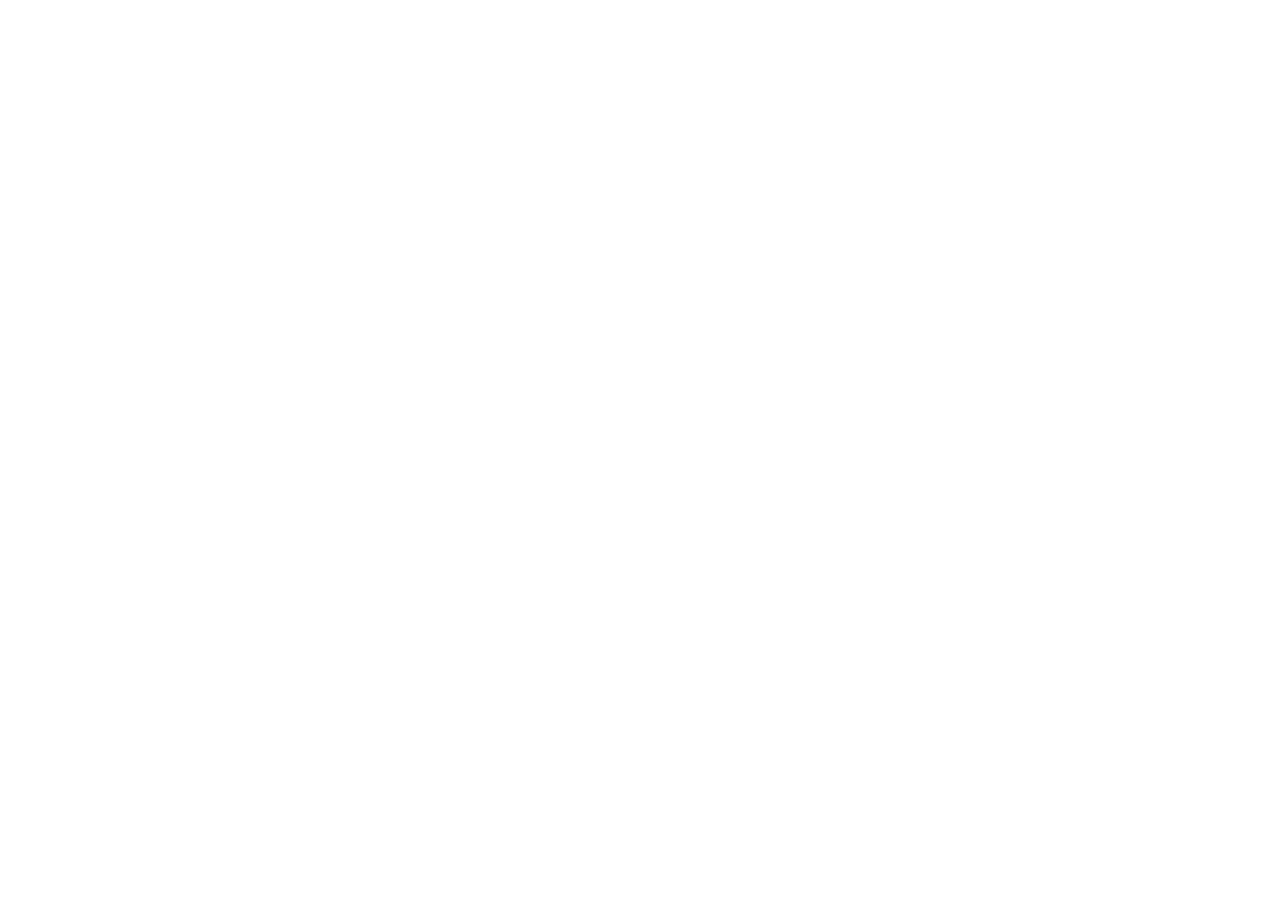
==== index.html @ 5e5e06a6 "first" ====
<!DOCTYPE html>
<html lang="en">
<head>
    <meta charset="UTF-8">
    <meta name="viewport" content="width=device-width, initial-scale=1.0">
    <title>Virtual Career Fair Platform</title>
</head>
<body>
    
</body>
</html>
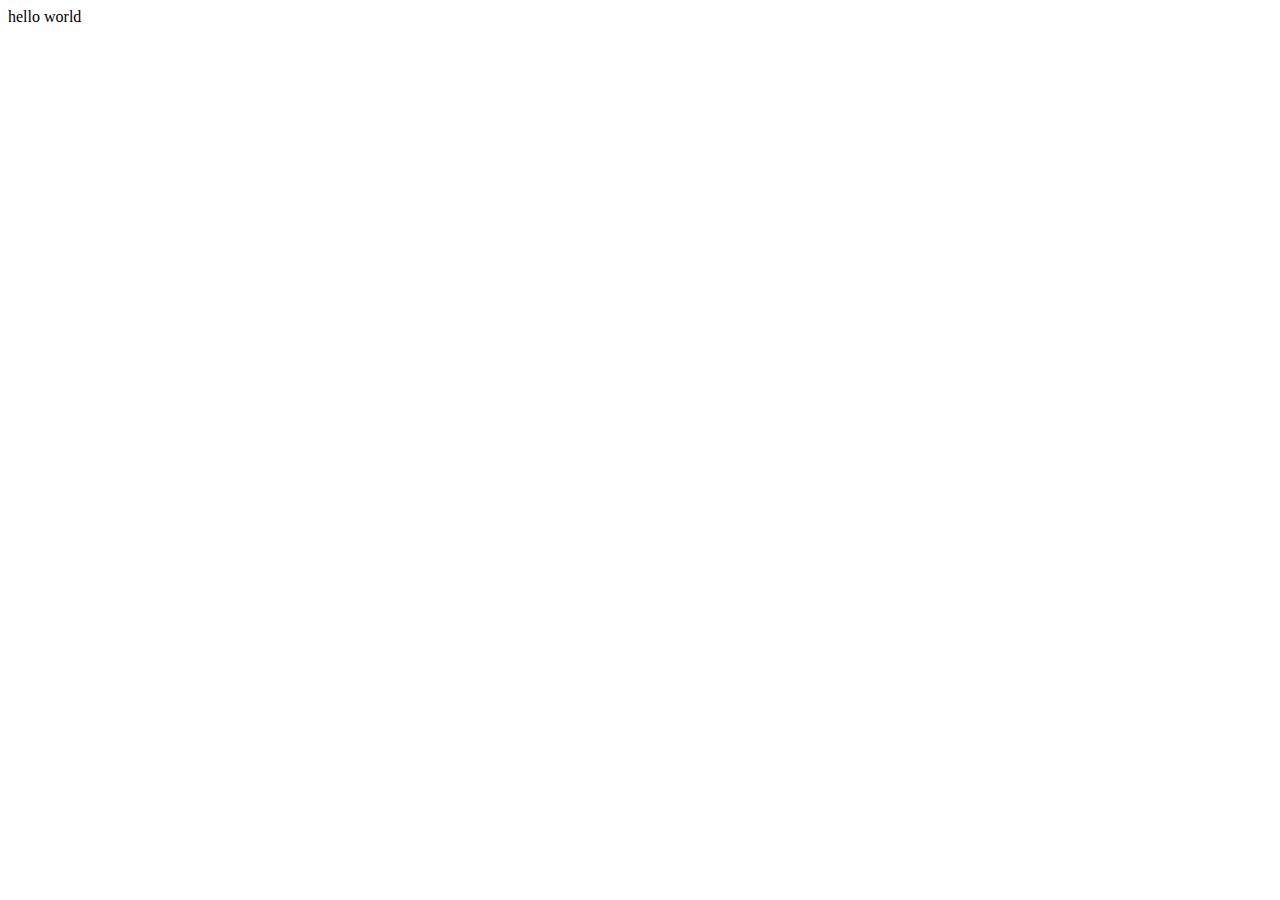
==== commit 1c3e4b8b: "0" ====
--- a/index.html
+++ b/index.html
@@ -6,6 +6,6 @@
     <title>Virtual Career Fair Platform</title>
 </head>
 <body>
-    
+    hello world
 </body>
 </html>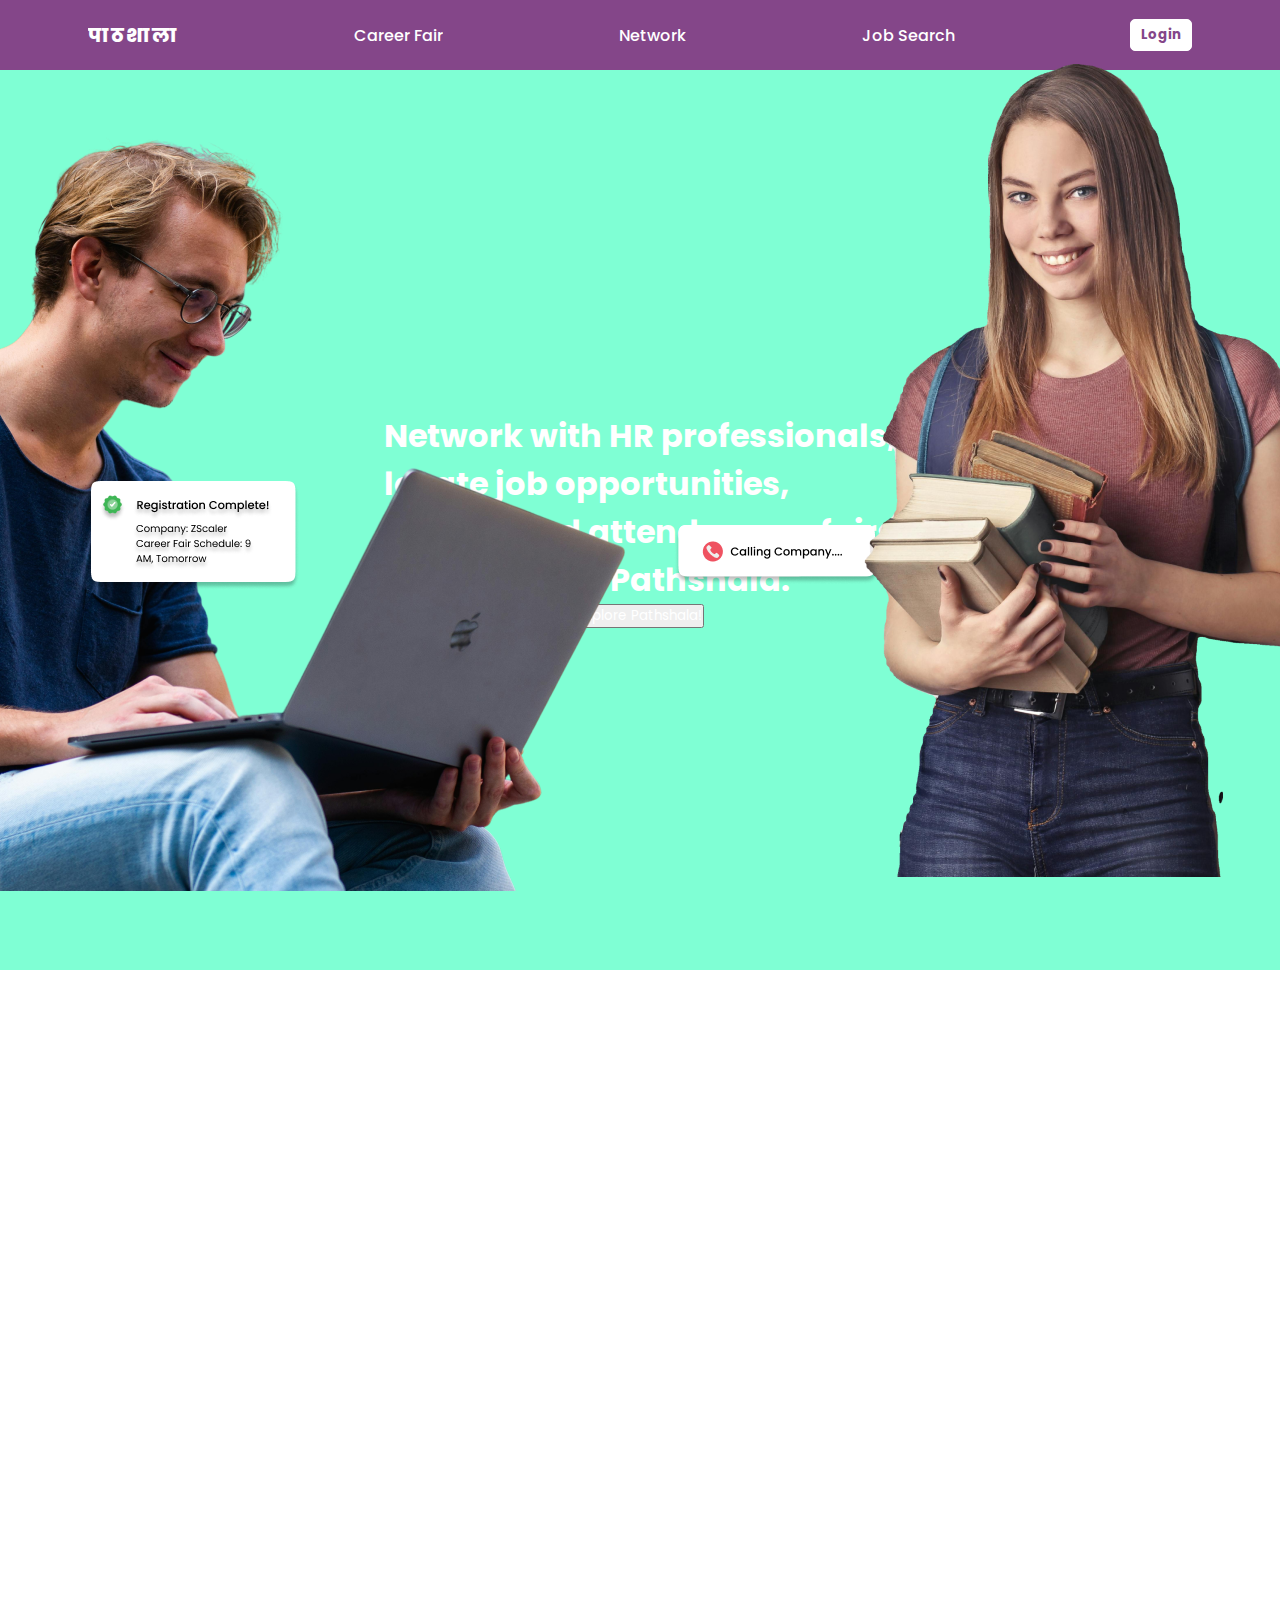
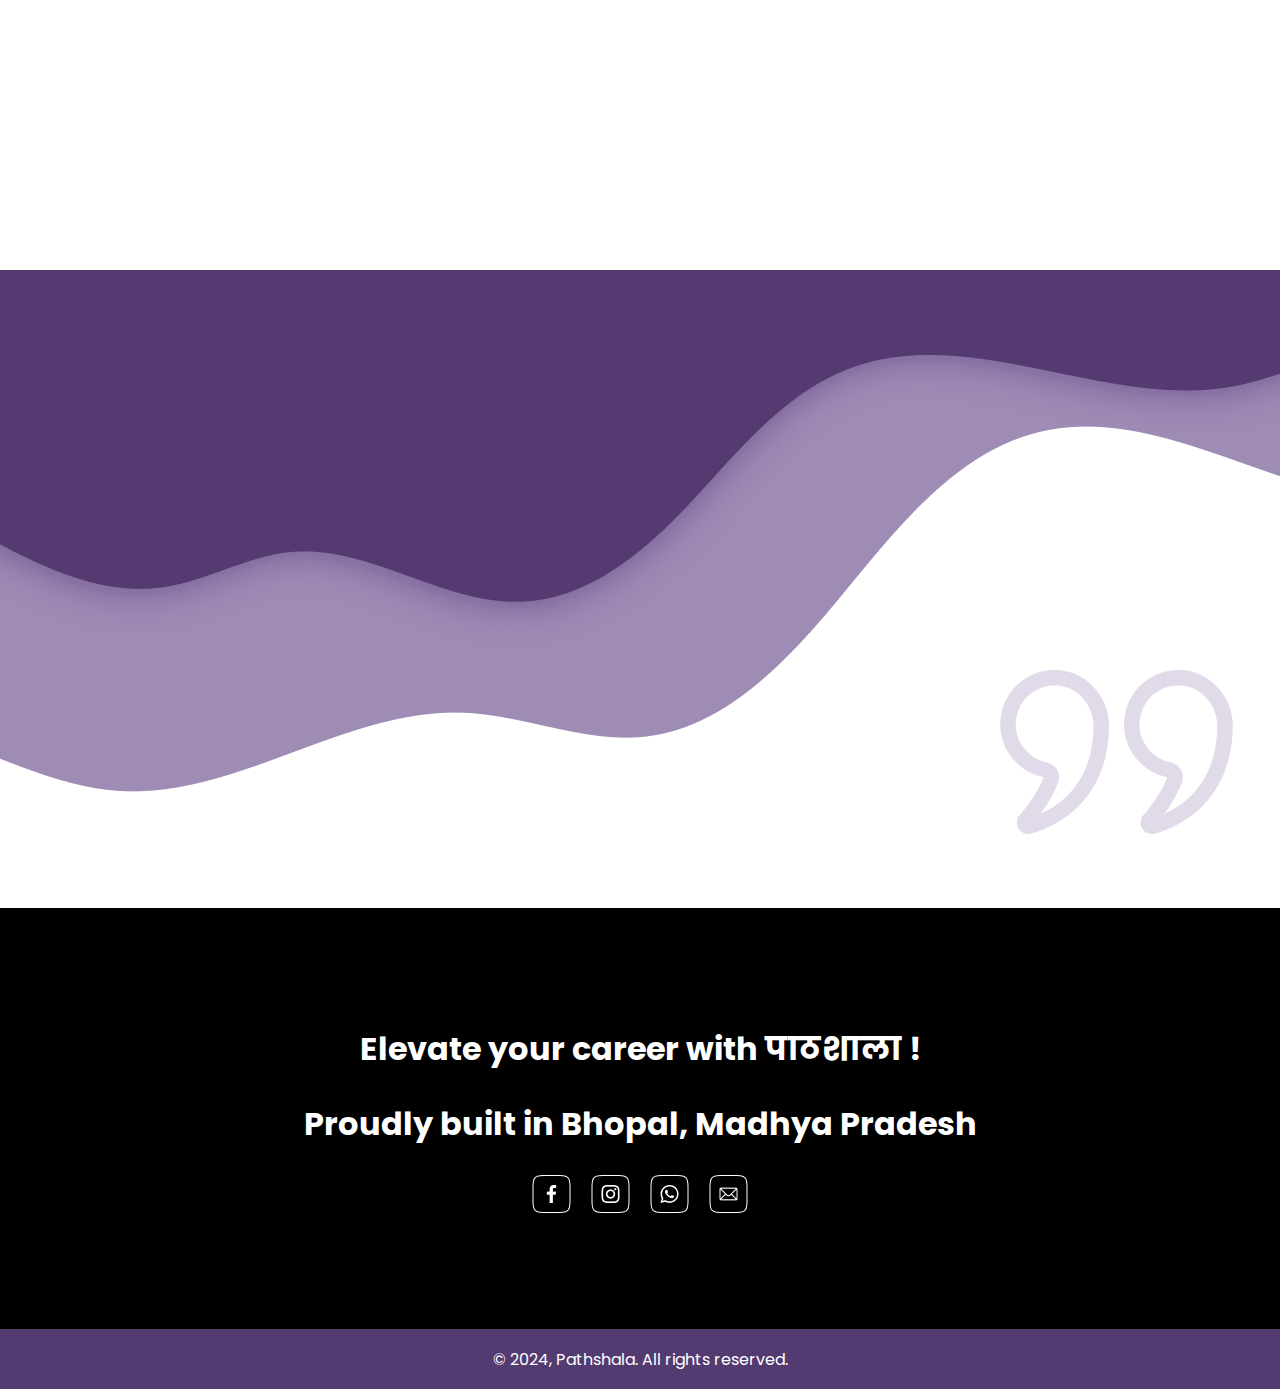
==== commit 5b217183: "yash 1st changes" ====
--- a/index.html
+++ b/index.html
@@ -1,11 +1,59 @@
 <!DOCTYPE html>
 <html lang="en">
+
 <head>
     <meta charset="UTF-8">
     <meta name="viewport" content="width=device-width, initial-scale=1.0">
-    <title>Virtual Career Fair Platform</title>
+    <title>Pathshala</title>
+    <link rel="stylesheet" href="style.css">
+    <link rel="preconnect" href="https://fonts.googleapis.com">
+    <link rel="preconnect" href="https://fonts.gstatic.com" crossorigin>
+    <link
+        href="https://fonts.googleapis.com/css2?family=Poppins:ital,wght@0,100;0,200;0,300;0,400;0,500;0,600;0,700;0,800;0,900;1,100;1,200;1,300;1,400;1,500;1,600;1,700;1,800;1,900&display=swap"
+        rel="stylesheet">
 </head>
+
 <body>
-    hello world
+    <div class="navbar">
+        <div class="nav-logo">पाठशाला
+        </div>
+        <div class="nav-btn">Career Fair</div>
+        <div class="nav-btn">Network</div>
+        <div class="nav-btn">Job Search</div>
+        <button class="nav-login">Login</button>
+    </div>
+    <img src="assets/Group 102654.png" class="h12" alt="">
+    <img src="assets/Group 102651.png" class="h11" alt="">
+    <div class="h1-text"></div>
+    <div class="hero1">
+        <h1 class="hero1-text">
+            Network with HR professionals,<br> locate job opportunities, <br>
+            explore and attend career fairs <br>
+            virtually with Pathshala.</h1>
+            <button>
+                Explore Pathshala!
+            </button>
+    </div>
+    <div class="hero2"></div>
+    <img src="assets/Layer_1.png" alt="">
+    <div class="purple">
+        <div>
+            Take advantage of our career fair hosting platform, as well as our student and university network, to locate talented employees for your firm!
+        </div>
+    </div>
+
+    <div class="black">
+       <h1>
+        Elevate your career with पाठशाला  !
+        </h1><h1>
+        Proudly built in Bhopal, Madhya Pradesh
+       </h1>
+       <div class="blk-logos">
+        <img src="assets/f.png" alt=""><img src="assets/i.png" alt=""><img src="assets/w.png" alt=""><img src="assets/m.png" alt="">
+       </div>
+    </div>
+    <div class="footer">©
+        2024, Pathshala. All rights reserved.</div>
 </body>
+
 </html>--- a/style.css
+++ b/style.css
@@ -0,0 +1,86 @@
+*{
+    margin: 0;
+    padding: 0;
+    box-sizing: border-box;
+    font-family: "poppins";
+    overflow-x:hidden;
+    color: white;
+}
+.navbar{
+    height: 70px;
+    font-weight: 500;
+    display: flex;
+    justify-content: space-around;
+    align-items: center;
+    background-color: #844689;
+    color: white;
+}
+.nav-login{
+    background-color: white;
+    color: #844689;
+    font-weight: 700;
+    border: 1px solid white;
+    padding: 5px 10px;
+    border-radius: 5px;
+    cursor: pointer;
+}
+.nav-logo{
+    font-weight: 800;
+    font-size: 1.2rem;
+    letter-spacing: 2px;
+    text-transform: uppercase;
+}
+.hero1{
+    background-color: aquamarine;
+    width: 100vw;
+    height: 100vh;
+    display: flex;
+    flex-direction: column;
+    justify-content: center;
+    align-items: center;
+}
+.h11{
+    position:absolute;
+    left: -51px;
+}
+.h12{
+    position:absolute;
+    right: -50vw;
+    top:-29vh;
+}
+.hero1-text{
+
+}
+.hero2{
+    height: 100vh;
+    width: 100vw;
+}
+.purple{
+
+    width: 100vw;
+    display: flex;
+    flex-direction: column;
+    gap: 27px;
+    justify-content: center;
+    align-items: center;
+}
+.black{
+    background-color: black;
+    height: 421px;
+    width: 100vw;
+    display: flex;
+    flex-direction: column;
+    gap:27px ;
+    justify-content: center;
+    align-items: center;
+}
+.blk-logos{
+    display: flex;
+    gap: 20px;
+}
+.footer{
+    height: 60px;
+    text-align: center;
+    align-content: center;
+    background-color: #533a71;
+}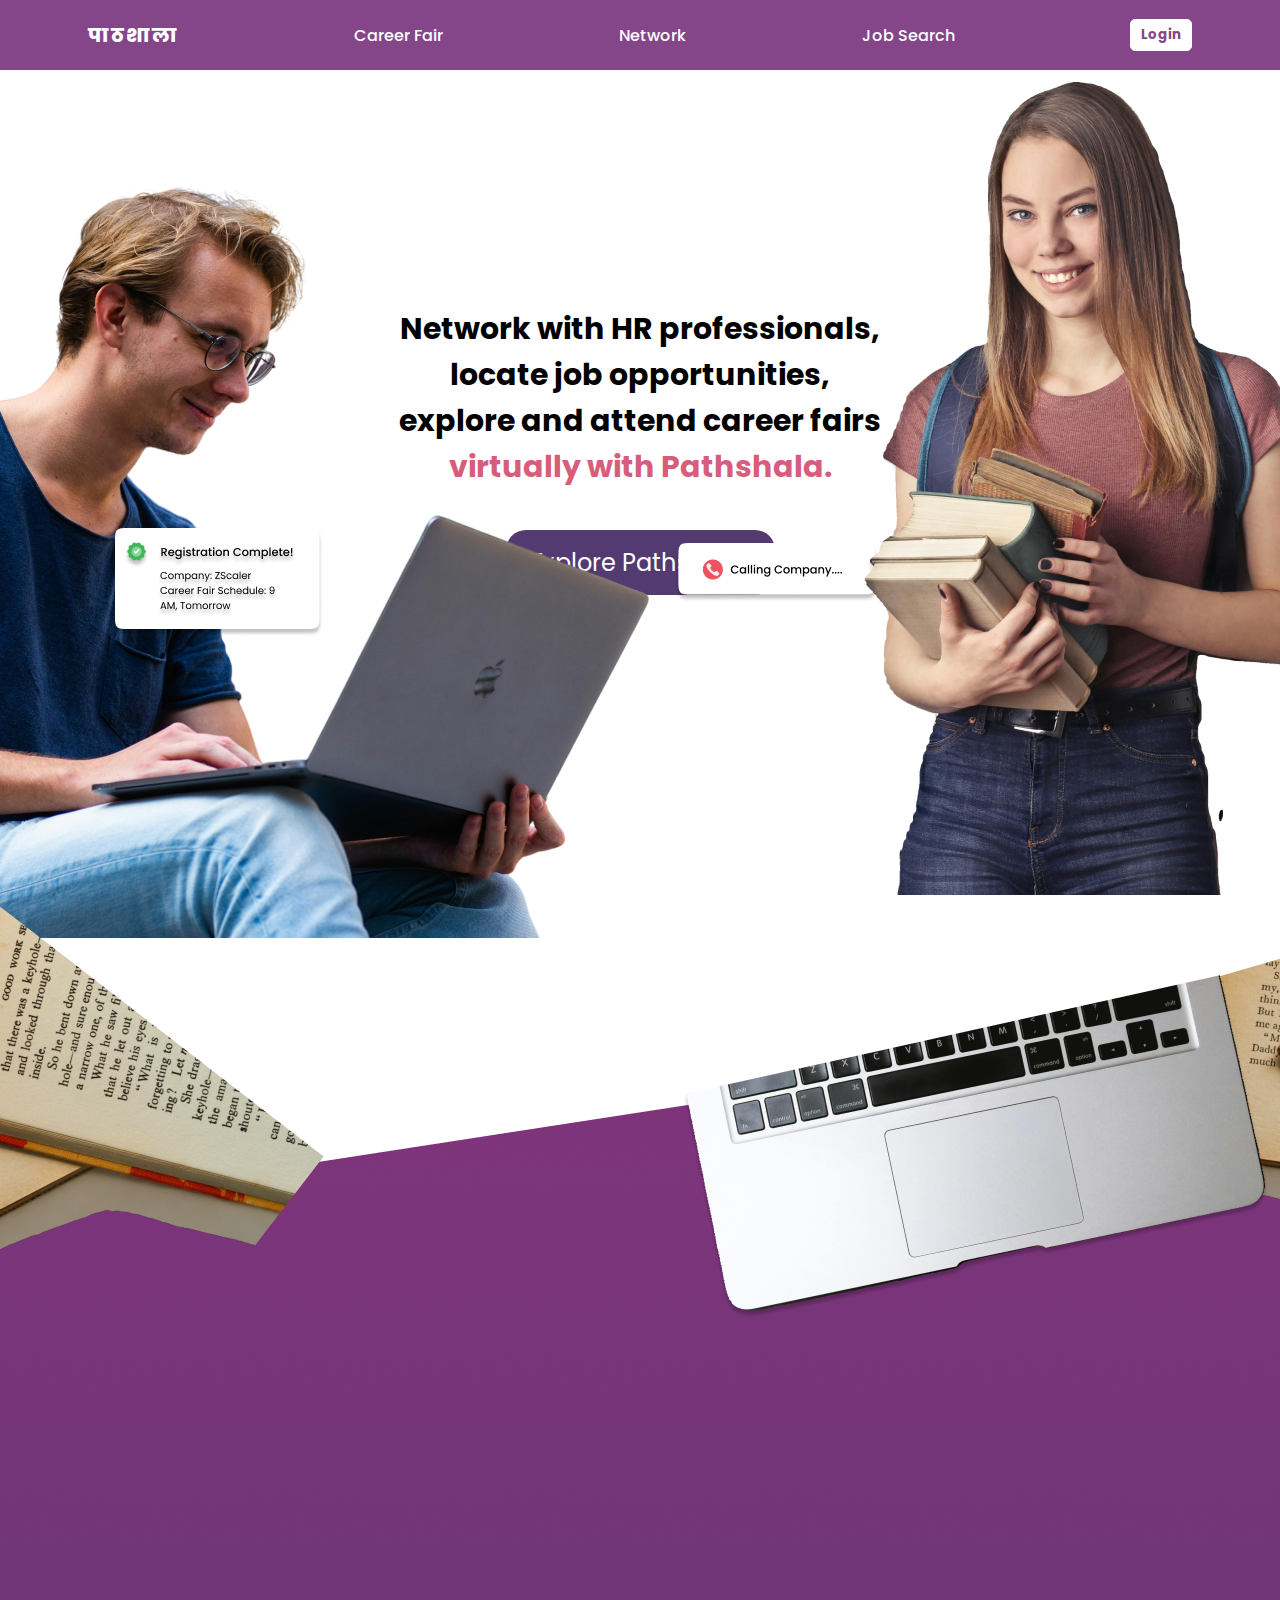
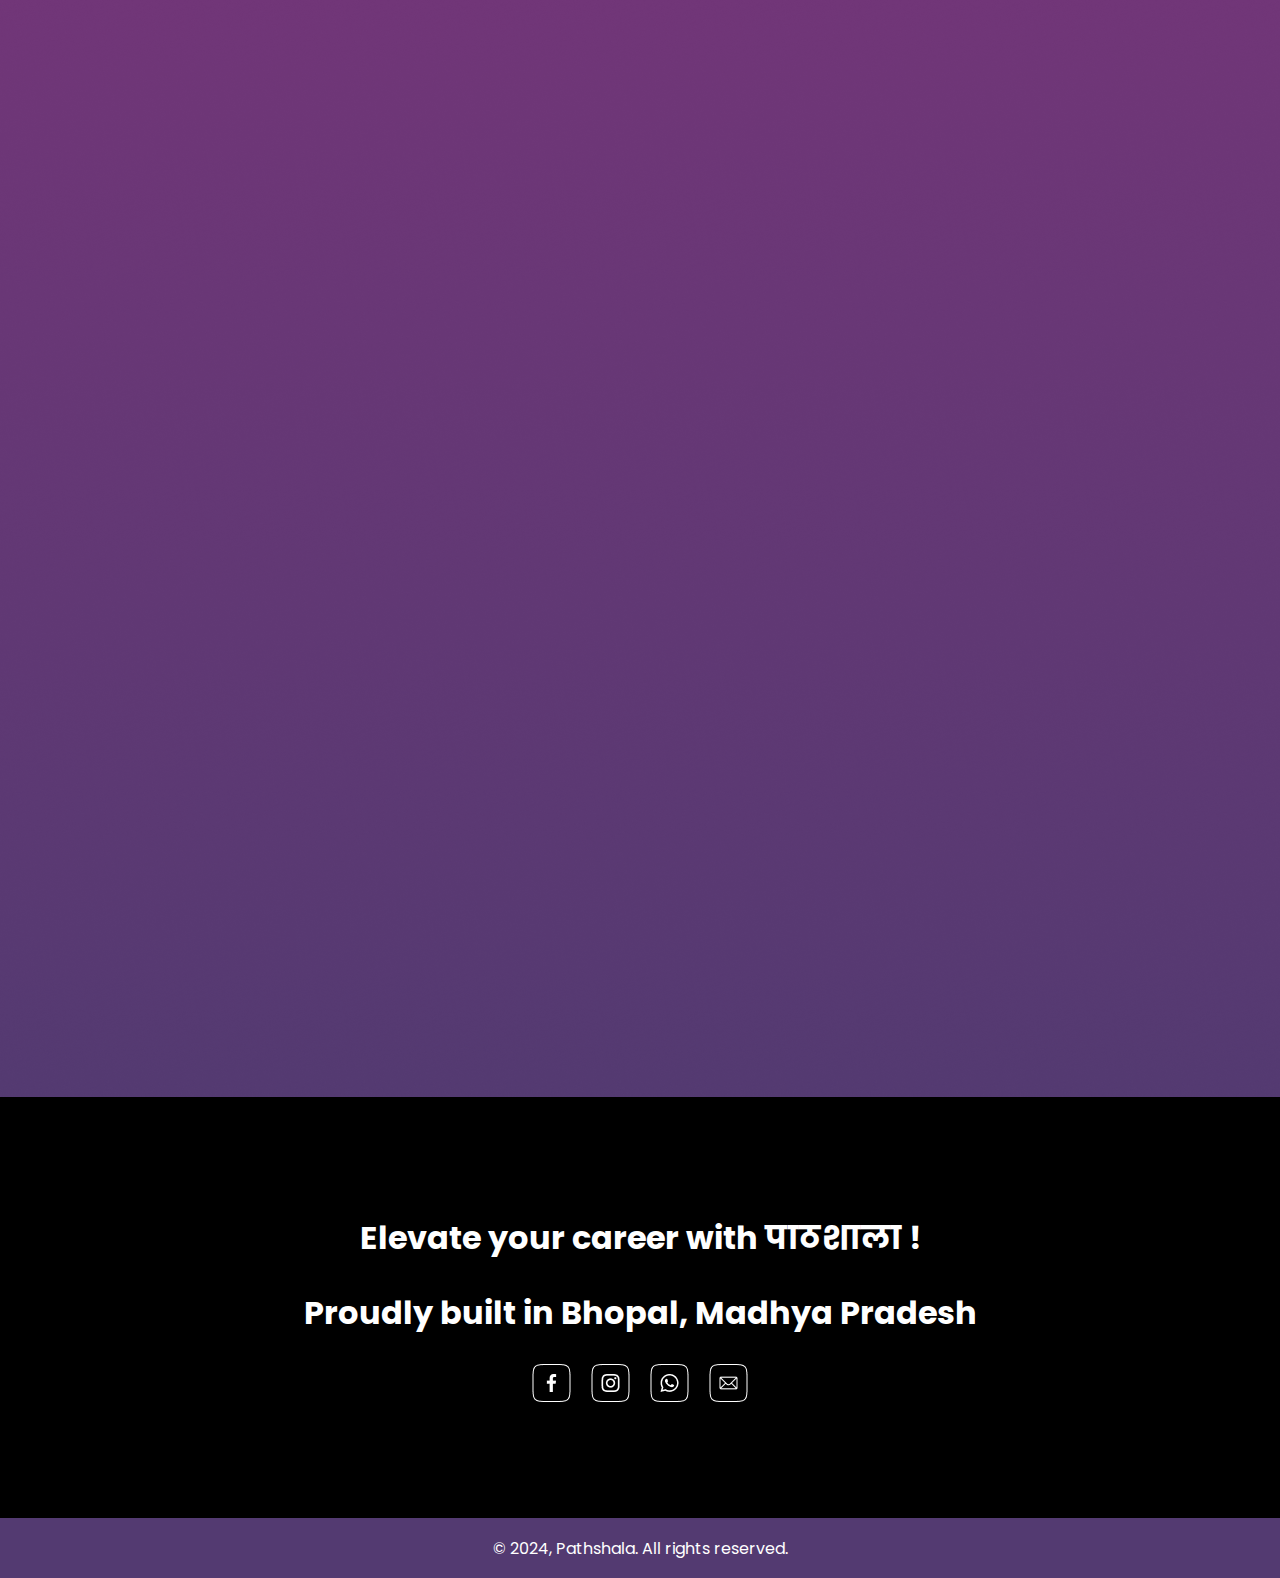
==== commit 81bf6c9b: "updates" ====
--- a/index.html
+++ b/index.html
@@ -15,45 +15,49 @@
 
 <body>
     <div class="navbar">
-        <div class="nav-logo">पाठशाला
-        </div>
+        <div class="nav-logo">पाठशाला</div>
         <div class="nav-btn">Career Fair</div>
         <div class="nav-btn">Network</div>
         <div class="nav-btn">Job Search</div>
         <button class="nav-login">Login</button>
     </div>
+
     <img src="assets/Group 102654.png" class="h12" alt="">
     <img src="assets/Group 102651.png" class="h11" alt="">
-    <div class="h1-text"></div>
+    <img src="assets/Group 102027.png" class="h13" alt="">
     <div class="hero1">
-        <h1 class="hero1-text">
-            Network with HR professionals,<br> locate job opportunities, <br>
-            explore and attend career fairs <br>
-            virtually with Pathshala.</h1>
-            <button>
-                Explore Pathshala!
-            </button>
+        <div class="h1 t1">Network with HR professionals,</div>
+        <div class="h1 t1">locate job opportunities,</div>
+        <div class="h1 t1">explore and attend career fairs</div>
+        <div class="h1 t2">virtually with Pathshala.</div>
+        <button class="h1-btn">
+            Explore Pathshala!
+        </button>
     </div>
     <div class="hero2"></div>
-    <img src="assets/Layer_1.png" alt="">
-    <div class="purple">
+    <!-- <img src="assets/Layer_1.png" alt=""> -->
+    <!-- <div class="purple">
         <div>
-            Take advantage of our career fair hosting platform, as well as our student and university network, to locate talented employees for your firm!
+            Take advantage of our career fair hosting platform, as well as our student and university
+            network, to locate talented employees for your firm!
+        </div>
+    </div> -->
+
+    <div class="black">
+        <h1>
+            Elevate your career with पाठशाला !
+        </h1>
+        <h1>
+            Proudly built in Bhopal, Madhya Pradesh
+        </h1>
+        <div class="blk-logos">
+            <img src="assets/f.png" alt="">
+            <img src="assets/i.png" alt="">
+            <img src="assets/w.png" alt="">
+            <img src="assets/m.png" alt="">
         </div>
     </div>
-
-    <div class="black">
-       <h1>
-        Elevate your career with पाठशाला  !
-        </h1><h1>
-        Proudly built in Bhopal, Madhya Pradesh
-       </h1>
-       <div class="blk-logos">
-        <img src="assets/f.png" alt=""><img src="assets/i.png" alt=""><img src="assets/w.png" alt=""><img src="assets/m.png" alt="">
-       </div>
-    </div>
-    <div class="footer">©
-        2024, Pathshala. All rights reserved.</div>
+    <div class="footer">© 2024, Pathshala. All rights reserved.</div>
 </body>
 
 </html>--- a/style.css
+++ b/style.css
@@ -3,17 +3,23 @@
     padding: 0;
     box-sizing: border-box;
     font-family: "poppins";
-    overflow-x:hidden;
-    color: white;
+    /* overflow-x:hidden; */
+}
+body{
+    color:white;
+        overflow-x:hidden;
 }
 .navbar{
+    position: fixed;
     height: 70px;
+    width: 100vw;
     font-weight: 500;
     display: flex;
     justify-content: space-around;
     align-items: center;
     background-color: #844689;
     color: white;
+    z-index: 1000;
 }
 .nav-login{
     background-color: white;
@@ -31,29 +37,59 @@
     text-transform: uppercase;
 }
 .hero1{
-    background-color: aquamarine;
     width: 100vw;
     height: 100vh;
     display: flex;
     flex-direction: column;
     justify-content: center;
     align-items: center;
+    color: #000;
+    flex-direction: column;
+    /* background-color: aqua; */
+}
+.h1{
+    font-size: 30px;
+    font-weight: bold;
+}
+.t2{
+    color: #d65e7c;
+}
+.h1-btn{
+    font-size: 24px;
+    font-weight: semi-bold;
+    margin-top: 40px;
+    border: none;
+    padding: 15px 25px;
+    border-radius: 20px;
+    color: white;
+    background-color: #533a71;
 }
 .h11{
     position:absolute;
-    left: -51px;
+    display: hidden;
+    left: -27px;
+    top:13vh;
+    z-index: 1;
 }
 .h12{
     position:absolute;
+    display: hidden;
     right: -50vw;
-    top:-29vh;
-}
-.hero1-text{
-
+    top:-27vh;
+    z-index: 2;
+}
+.h13{
+    position:absolute;
+    display: hidden;
+    z-index: 3;
+    top: -108.5vh;
 }
 .hero2{
-    height: 100vh;
-    width: 100vw;
+    height: 1797px;
+    width: 100vw;
+    background-image: url(assets/Group\ 102671.png);
+    position: relative;
+    z-index: 9;
 }
 .purple{
 
@@ -80,7 +116,120 @@
 }
 .footer{
     height: 60px;
+    width: 100vw;
     text-align: center;
     align-content: center;
     background-color: #533a71;
-}+}       
+
+
+
+
+
+
+
+
+
+
+
+
+
+
+
+
+
+
+
+
+
+
+
+
+
+
+
+
+
+
+
+
+
+
+
+
+
+
+
+
+
+
+
+
+
+
+
+
+
+
+
+
+
+
+
+
+
+
+
+
+
+
+
+
+
+
+
+
+
+
+
+
+
+
+
+
+
+
+
+
+
+
+
+
+
+
+
+
+
+
+
+
+
+
+
+
+
+
+
+
+
+
+
+
+
+
+
+
+
+
+
+/* mahima*/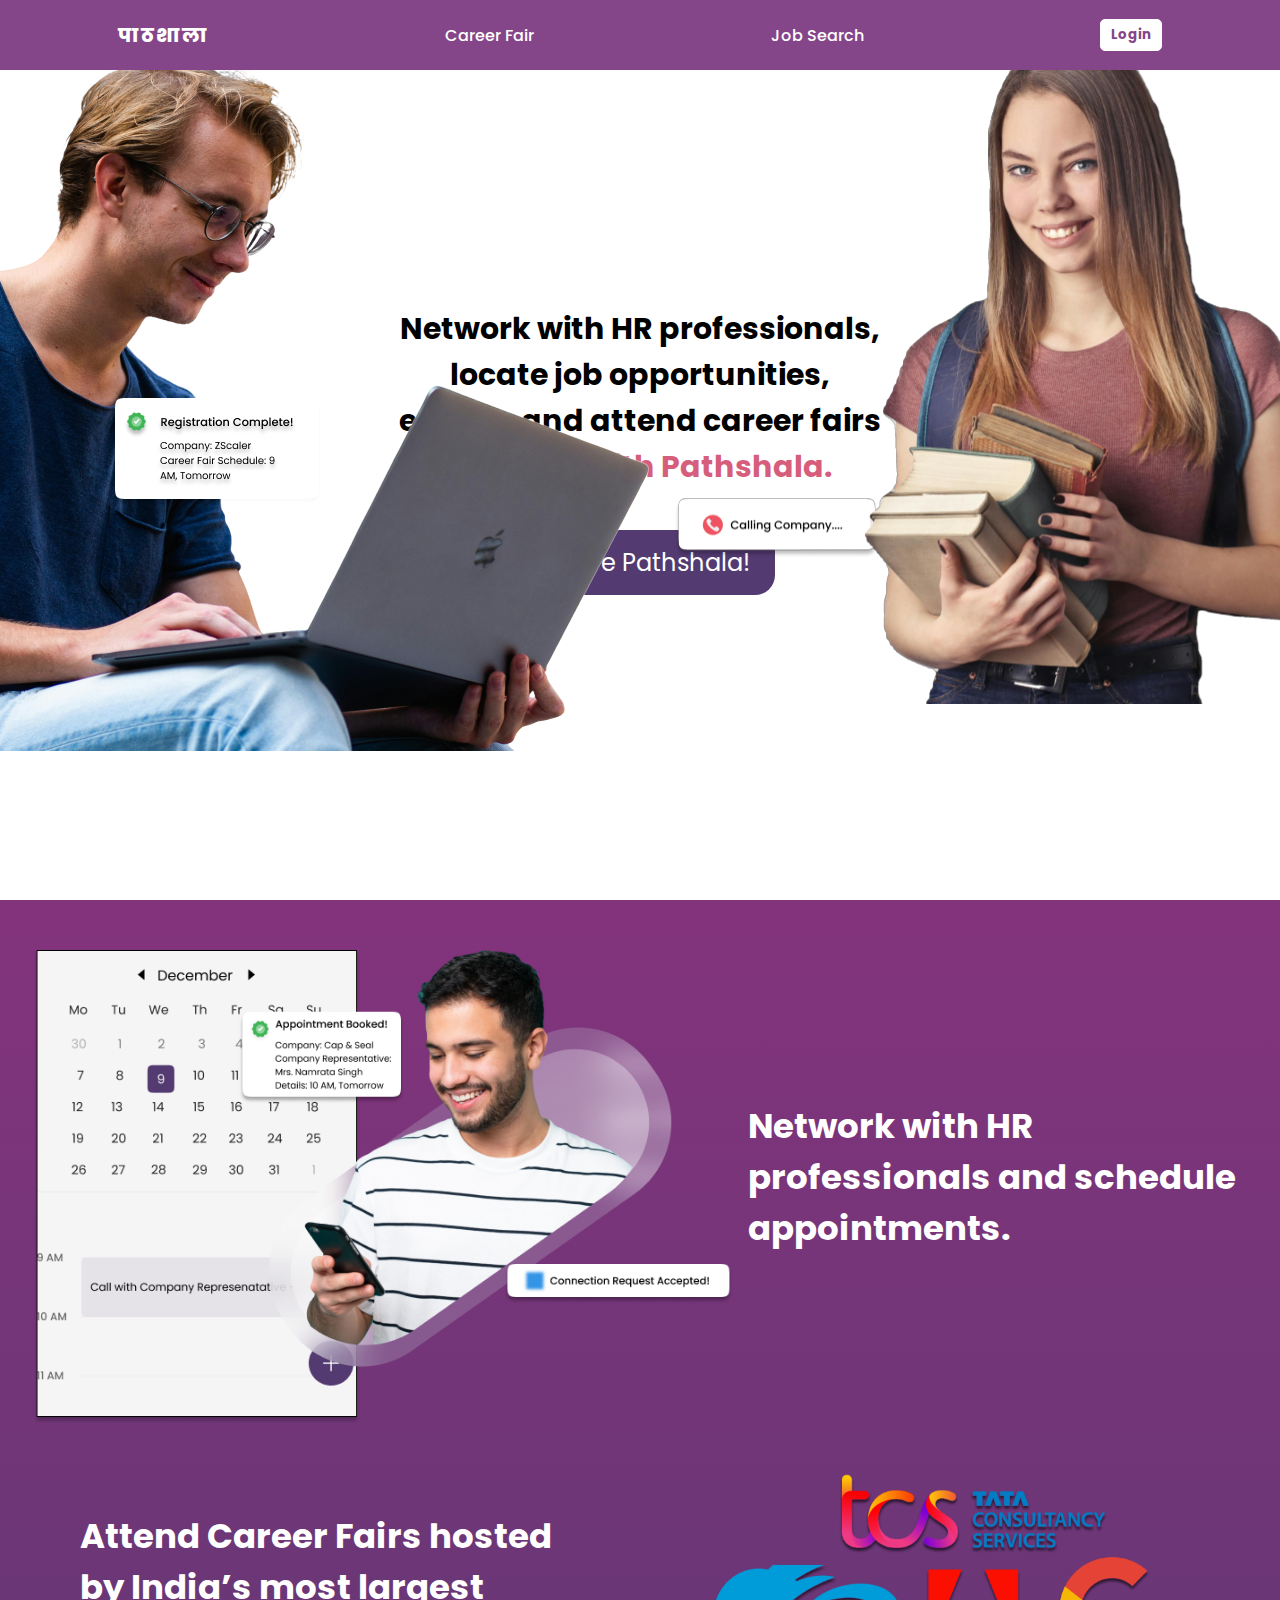
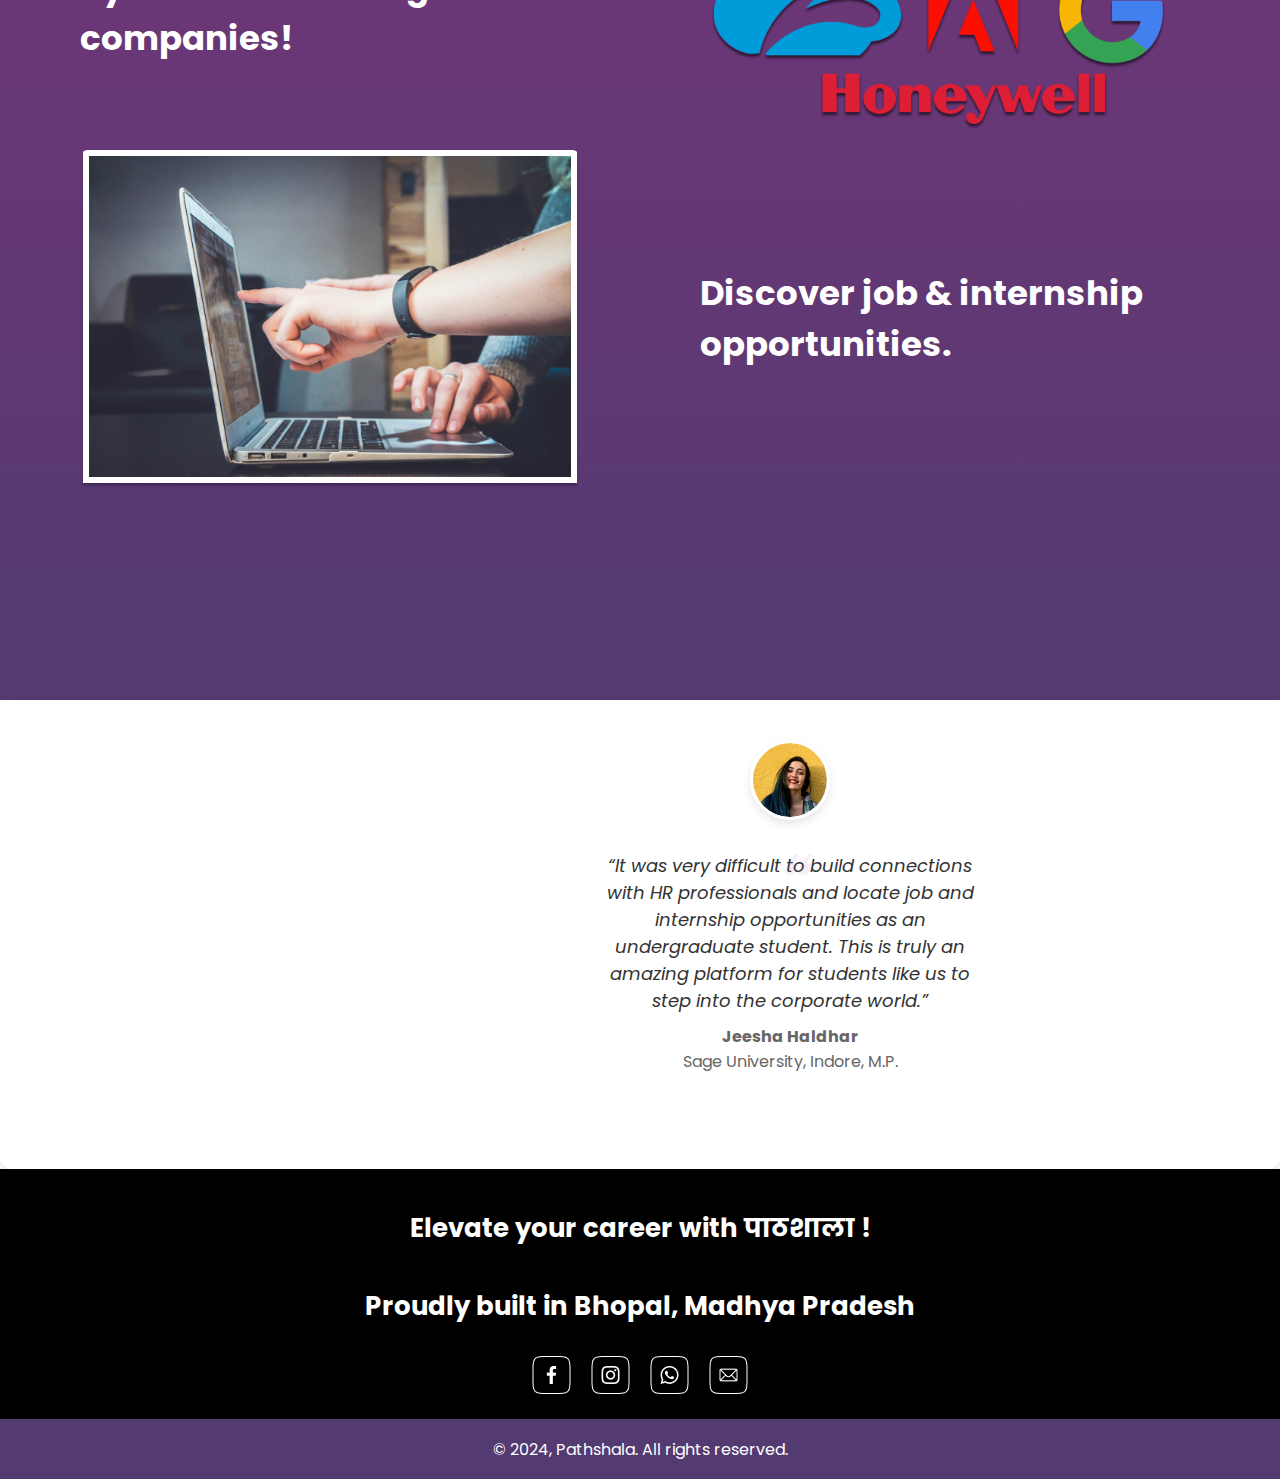
==== commit eb85a395: "mahima" ====
--- a/index.html
+++ b/index.html
@@ -15,10 +15,10 @@
 
 <body>
     <div class="navbar">
-        <div class="nav-logo">पाठशाला</div>
-        <div class="nav-btn">Career Fair</div>
-        <div class="nav-btn">Network</div>
-        <div class="nav-btn">Job Search</div>
+        <div class="nav-logo"><a href="index.html">पाठशाला</a></div>
+        <div class="nav-btn"> <a href="careerfair.html">Career Fair</a></div>
+       
+        <div class="nav-btn"> <a href="zscalar.html">Job Search</a></div>
         <button class="nav-login">Login</button>
     </div>
 
@@ -34,20 +34,56 @@
             Explore Pathshala!
         </button>
     </div>
-    <div class="hero2"></div>
-    <!-- <img src="assets/Layer_1.png" alt=""> -->
-    <!-- <div class="purple">
-        <div>
-            Take advantage of our career fair hosting platform, as well as our student and university
-            network, to locate talented employees for your firm!
+    
+    
+    <div class="i-bg-container">
+       
+        <div class="I-container">
+           
+            <div class="I-row-1">
+              <img src="assets/g1.png" alt="Calendar Image" class="I-image-1">
+              <p class="I-text-1 poppins-bold">Network with HR professionals and schedule appointments.</p>
+            </div>
+          
+            <div class="I-row">
+                <p class="I-text poppins-bold">Attend Career Fairs hosted by India’s most largest companies!</p>
+              <img src="assets/g2.png" alt="Career Fair Image" class="I-image">
+              
+            </div>
+          
+     
+            <div class="I-row">
+              <img src="assets/g3.png" alt="Job Opportunities Image" class="I-image">
+              <p class="I-text poppins-bold">Discover job & internship opportunities.</p>
+            </div>
+          </div>
+      </div>
+
+      <div class="I-testimonial-section">
+      
+        <div class="I-quote-container">
+          <img src="assets/people.png" alt="Profile Picture" class="I-quote-image">
+          <blockquote class="I-quote">
+            “It was very difficult to build connections with HR professionals and locate job and internship opportunities as an undergraduate student. 
+            This is truly an amazing platform for students like us to step into the corporate world.”
+          </blockquote>
+          <p class="I-author">
+            <strong>Jeesha Haldhar</strong><br>
+            Sage University, Indore, M.P.
+          </p>
         </div>
-    </div> -->
+      
+    
+        <div class="I-navigation">
+          <span class="I-arrow">&#8592;</span>
+          <span class="I-arrow">&#8594;</span>
+        </div>
+      </div>
 
-    <div class="black">
+    <div class="black" style="text-align: center;">
         <h1>
             Elevate your career with पाठशाला !
-        </h1>
-        <h1>
+       <br><br>
             Proudly built in Bhopal, Madhya Pradesh
         </h1>
         <div class="blk-logos">
--- a/style.css
+++ b/style.css
@@ -9,6 +9,11 @@
     color:white;
         overflow-x:hidden;
 }
+a {
+    padding: 0px;
+    text-decoration: none;
+    color: white;
+}
 .navbar{
     position: fixed;
     height: 70px;
@@ -20,6 +25,21 @@
     background-color: #844689;
     color: white;
     z-index: 1000;
+}
+
+.navbar-1{
+    position: fixed;
+    height: 70px;
+    width: 100vw;
+    font-weight: 500;
+    display: flex;
+    justify-content: space-around;
+    align-items: center;
+    background-color: #844689;
+    color: white;
+    top: 0px;
+
+    /* z-index: 1000; */
 }
 .nav-login{
     background-color: white;
@@ -68,14 +88,15 @@
     position:absolute;
     display: hidden;
     left: -27px;
-    top:13vh;
+    top:-1.5vh;
     z-index: 1;
 }
 .h12{
     position:absolute;
     display: hidden;
+    overflow: hidden;
     right: -50vw;
-    top:-27vh;
+    top:-32vh;
     z-index: 2;
 }
 .h13{
@@ -102,13 +123,19 @@
 }
 .black{
     background-color: black;
-    height: 421px;
+    padding-top: 15px;
+    height: 250px;
     width: 100vw;
     display: flex;
     flex-direction: column;
-    gap:27px ;
+  
     justify-content: center;
     align-items: center;
+}
+
+.black h1 {
+    text-decoration: none;
+    font-size: 26px;
 }
 .blk-logos{
     display: flex;
@@ -120,116 +147,554 @@
     text-align: center;
     align-content: center;
     background-color: #533a71;
-}       
-
-
-
-
-
-
-
-
-
-
-
-
-
-
-
-
-
-
-
-
-
-
-
-
-
-
-
-
-
-
-
-
-
-
-
-
-
-
-
-
-
-
-
-
-
-
-
-
-
-
-
-
-
-
-
-
-
-
-
-
-
-
-
-
-
-
-
-
-
-
-
-
-
-
-
-
-
-
-
-
-
-
-
-
-
-
-
-
-
-
-
-
-
-
-
-
-
-
-
-
-
-
-
-
-
-
-
-
-
-
-
-/* mahima*/+}  
+
+.i-bg-container {
+    width: 100%;
+    height: 1400px; 
+    background-image: linear-gradient(#83337C, #533A71);
+   
+   
+
+  }
+
+ 
+.I-container {
+    display: flex;
+    flex-direction: column;
+    align-items: center;
+    gap: 20px; 
+    padding: 30px;
+
+  }
+  
+  
+  .I-row-1 {
+    display: flex;
+    align-items: center;
+    gap: 15px; 
+   
+  }
+ 
+  .I-image-1{
+    width: 700px; 
+    height: auto; 
+    border-radius: 8px;
+    padding-top: 20px;
+  }
+
+  .I-text-1{
+    font-size: 34px;
+    color: #fff; 
+    max-width: 500px;
+    
+  }
+  .lm {
+    padding-top: none;
+    margin-top: none;
+  }
+
+  .I-row {
+    display: flex;
+    align-items: center;
+    gap: 120px;
+  }
+  .I-image {
+    width: 500px; 
+    height: auto; 
+    border-radius: 8px;
+    padding-top: 0px;
+  }
+  
+ 
+ 
+
+  .I-text {
+    font-size: 34px;
+    color: #fff; 
+    max-width: 500px;
+    
+  }
+
+
+
+
+
+.poppins-thin {
+    font-family: "Poppins", sans-serif;
+    font-weight: 100;
+    font-style: normal;
+  }
+  
+  .poppins-extralight {
+    font-family: "Poppins", sans-serif;
+    font-weight: 200;
+    font-style: normal;
+  }
+  
+  .poppins-light {
+    font-family: "Poppins", sans-serif;
+    font-weight: 300;
+    font-style: normal;
+  }
+  
+  .poppins-regular {
+    font-family: "Poppins", sans-serif;
+    font-weight: 400;
+    font-style: normal;
+  }
+  
+  .poppins-medium {
+    font-family: "Poppins", sans-serif;
+    font-weight: 500;
+    font-style: normal;
+  }
+  
+  .poppins-semibold {
+    font-family: "Poppins", sans-serif;
+    font-weight: 600;
+    font-style: normal;
+  }
+  
+  .poppins-bold {
+    font-family: "Poppins", sans-serif;
+    font-weight: 700;
+    font-style: normal;
+  }
+  
+  .poppins-extrabold {
+    font-family: "Poppins", sans-serif;
+    font-weight: 800;
+    font-style: normal;
+  }
+  
+  .poppins-black {
+    font-family: "Poppins", sans-serif;
+    font-weight: 900;
+    font-style: normal;
+  }
+  
+  .poppins-thin-italic {
+    font-family: "Poppins", sans-serif;
+    font-weight: 100;
+    font-style: italic;
+  }
+  
+  .poppins-extralight-italic {
+    font-family: "Poppins", sans-serif;
+    font-weight: 200;
+    font-style: italic;
+  }
+  
+  .poppins-light-italic {
+    font-family: "Poppins", sans-serif;
+    font-weight: 300;
+    font-style: italic;
+  }
+  
+  .poppins-regular-italic {
+    font-family: "Poppins", sans-serif;
+    font-weight: 400;
+    font-style: italic;
+  }
+  
+  .poppins-medium-italic {
+    font-family: "Poppins", sans-serif;
+    font-weight: 500;
+    font-style: italic;
+  }
+  
+  .poppins-semibold-italic {
+    font-family: "Poppins", sans-serif;
+    font-weight: 600;
+    font-style: italic;
+  }
+  
+  .poppins-bold-italic {
+    font-family: "Poppins", sans-serif;
+    font-weight: 700;
+    font-style: italic;
+  }
+  
+  .poppins-extrabold-italic {
+    font-family: "Poppins", sans-serif;
+    font-weight: 800;
+    font-style: italic;
+  }
+  
+  .poppins-black-italic {
+    font-family: "Poppins", sans-serif;
+    font-weight: 900;
+    font-style: italic;
+  }
+
+.mcontainer {
+   
+}
+.layer-1 {
+    height: 250px;
+    width: 1600px;
+    background-color:rgb(33,33,33);
+}
+.layer-2 {
+    height: 170px;
+    width: 1600px;
+    background-image: linear-gradient(rgb(33,33,33), black)
+}
+
+.layer-3 {
+    height: 220px;
+    width: 1600px;
+    background-color:black;
+}
+
+.hm1 {
+    position: absolute;
+    top: 260px; 
+    left: 50%; 
+    transform: translateX(-50%);
+    width: 800px;
+    z-index: 10;
+  }
+
+.hm2 {
+
+    position: absolute;
+    top: 750px;
+    left: 58%; 
+    transform: translateX(-50%);
+    width: 800px;
+    z-index: 10; 
+   
+    
+}
+
+
+.I-testimonial-section {
+   
+    margin: auto;
+    position: relative;
+    background-color: #fff;
+    border-radius: 12px;
+    box-shadow: 0 4px 8px rgba(0, 0, 0, 0.1);
+    padding: 40px;
+    overflow: hidden;
+    text-align: center;
+  }
+  
+ 
+  .I-top-image {
+    position: absolute;
+    top: -80px;
+    left: 0px;
+    width: 100%;
+ 
+  }
+  
+ 
+  .I-group-image-container {
+    margin-top: 0px; 
+    
+  }
+  
+  .I-group-image {
+    width: 20%;
+    height: auto;
+    margin: auto;
+    display: block;
+    border-radius: 12px;
+    box-shadow: 0 4px 8px rgba(0, 0, 0, 0.1);
+  }
+  
+
+  .I-quote-container {
+    margin-top: 0px;
+    position: relative;
+    max-width: 400px;
+    margin-left: 550px;
+
+  }
+ 
+  .I-quote-image {
+    width: 80px;
+    height: 80px;
+    border-radius: 50%;
+    object-fit: cover;
+    margin: 0 auto 15px;
+    border: 3px solid #fff;
+    box-shadow: 0 4px 8px rgba(0, 0, 0, 0.1);
+  }
+  
+  .I-quote {
+    font-size: 18px;
+    font-style: italic;
+    margin: 10px 0;
+    color: #333;
+    position: relative;
+  }
+  
+  .I-quote::before {
+    content: "❝";
+    font-size: 60px;
+    color: rgba(150, 100, 200, 0.1);
+    position: absolute;
+    top: -20px;
+    left: 50%;
+    transform: translateX(-50%);
+  }
+  
+  .I-author {
+    font-size: 16px;
+    color: #666;
+    margin-top: 10px;
+  }
+  
+ 
+  .I-navigation {
+    display: flex;
+    justify-content: center;
+    gap: 15px;
+    margin-top: 20px;
+  }
+  
+  .I-arrow {
+    font-size: 24px;
+    cursor: pointer;
+    transition: color 0.3s;
+  }
+  
+  .I-arrow:hover {
+    color: #6c63ff;
+  }
+
+.zcareer {
+    background-color: rgb(33,33,33);
+    display: flex;
+    height: 200px;
+    flex-direction: row;
+    padding-top: 70px;
+    padding-left: 355px;
+    padding-right: 355px;
+    font-size: 50px;
+    /* position: relative; */
+    
+    
+}
+
+
+.build {
+    background-color: rgb(232, 223, 197, .66);
+    height: 600px ;
+    padding-top: 30px;
+    padding-left:  300px;
+    padding-right:  600px;
+    
+    
+    
+}
+
+.hm3 {
+    position: absolute;
+    top: 950px; 
+    left: 65%; 
+    transform: translateX(-50%);
+    width: 550px; 
+    z-index: 10; 
+  }
+
+  .m-container {
+    padding: 20px auto;
+   padding-left: 250px;
+    height: 500px;
+  }
+  
+  h1 {
+    font-size: 2rem;
+    margin-bottom: 30px;
+    font-weight: bold;
+    text-decoration: underline;
+  }
+  
+  .m-card-grid {
+    display: flex;
+    flex-wrap: wrap;
+    justify-content: center;
+    gap: 20px;
+    padding-right: 250px;
+    padding-top: 30px;
+  }
+  
+  .m-card {
+    background-color: white;
+    width: 300px;
+    padding: 20px;
+    border-radius: 8px;
+    box-shadow: 0px 4px 8px rgba(0, 0, 0, 0.1);
+    transition: transform 0.2s, box-shadow 0.2s;
+  }
+  
+  .m-card h3 {
+    font-size: 1.2rem;
+    margin-bottom: 10px;
+  }
+  
+  .m-card p {
+    color: #555;
+    font-size: 0.9rem;
+    margin-bottom: 15px;
+  }
+  
+  .m-card span {
+    color: #1a73e8;
+  }
+  
+  .m-card a {
+    color: #1a73e8;
+    text-decoration: none;
+    font-weight: bold;
+  }
+  
+  .m-card:hover {
+    transform: translateY(-5px);
+    box-shadow: 0px 6px 12px rgba(0, 0, 0, 0.15);
+  }
+
+.c-container {
+    display: flex;
+    align-items: center;
+    justify-content: space-evenly;
+    max-width: 1100px;
+    margin: 50px auto;
+    margin-bottom: 0px;
+    padding-top: 30px;
+    padding-bottom: 30px;
+    padding-left: 100px;
+    padding-right: 100px;
+    background-color: rgb(232,223,197, .66);
+  }
+  
+  
+  .c-content {
+    max-width: 50%;
+  }
+  
+  .c-content h1 {
+
+    font-size: 2.5rem;
+    font-weight: 700; 
+    color: #0a285f;
+    line-height: 1.3;
+    margin-bottom: 20px;
+    overflow: hidden;
+    
+  }
+  
+  .c-content h1 span {
+    color: #0a285f;
+  }
+  
+  .c-content p {
+    font-size: 1rem;
+    font-weight: 600; 
+    color: #333;
+    margin-bottom: 30px;
+  }
+ 
+  .c-button {
+    background-color: #533A71;
+    color: white;
+    font-weight: 600;
+    padding: 15px 30px;
+    border: none;
+    border-radius: 12px;
+    cursor: pointer;
+    transition: background-color 0.3s;
+   
+  }
+  
+  .c-button:hover {
+    background-color: #4134b1;
+  }
+  
+  .c-image img {
+    max-width: 100%;
+    border-radius: 10px;
+  }
+
+  .u-container {
+    max-width: 1100px;
+    margin: 50px auto;
+    padding: 20px;
+    padding-left: 100px;
+    padding-right: 100px;
+    
+    background-color: #EBE8E8;
+    
+  }
+  
+  .u-container h1 {
+    font-size: 1.8rem;
+    font-weight: 700;
+    margin-bottom: 30px;
+    color: #393939;
+    text-decoration: none;
+  }
+  
+
+  .u-card-grid {
+    display: grid;
+    grid-template-columns: repeat(auto-fill, minmax(250px, 1fr));
+    gap: 20px;
+    justify-items: center;
+  }
+  
+  .u-card {
+    background-color:#6E4F94;
+    color: white;
+    border-radius: 10px;
+    padding: 20px;
+    width: 100%;
+    max-width: 280px;
+    text-align: left;
+    position: relative;
+    display: flex;
+    align-items: center;
+    justify-content: space-between;
+    box-shadow: 0px 4px 8px rgba(0, 0, 0, 0.15); 
+    transition: transform 0.3s ease, box-shadow 0.3s ease; 
+  }
+
+  .u-card:hover {
+    transform: translateY(-5px); 
+    box-shadow: 0px 8px 16px rgba(0, 0, 0, 0.2); 
+  }
+
+  .u-card button:hover {
+    transform: scale(1.1); 
+  }
+  
+  .u-card p {
+    font-weight: 600;
+    font-size: 1rem;
+  }
+  
+  .u-card span {
+    display: block;
+    font-weight: 400;
+    margin-top: 5px;
+  }
+  
+  .u-card button {
+    background: transparent;
+    border: none;
+    color: white;
+    font-size: 1.2rem;
+    cursor: pointer;
+  }
+  
+
+  .u-footer {
+    margin-top: 30px;
+    font-weight: 600;
+    color: #333;
+  }
